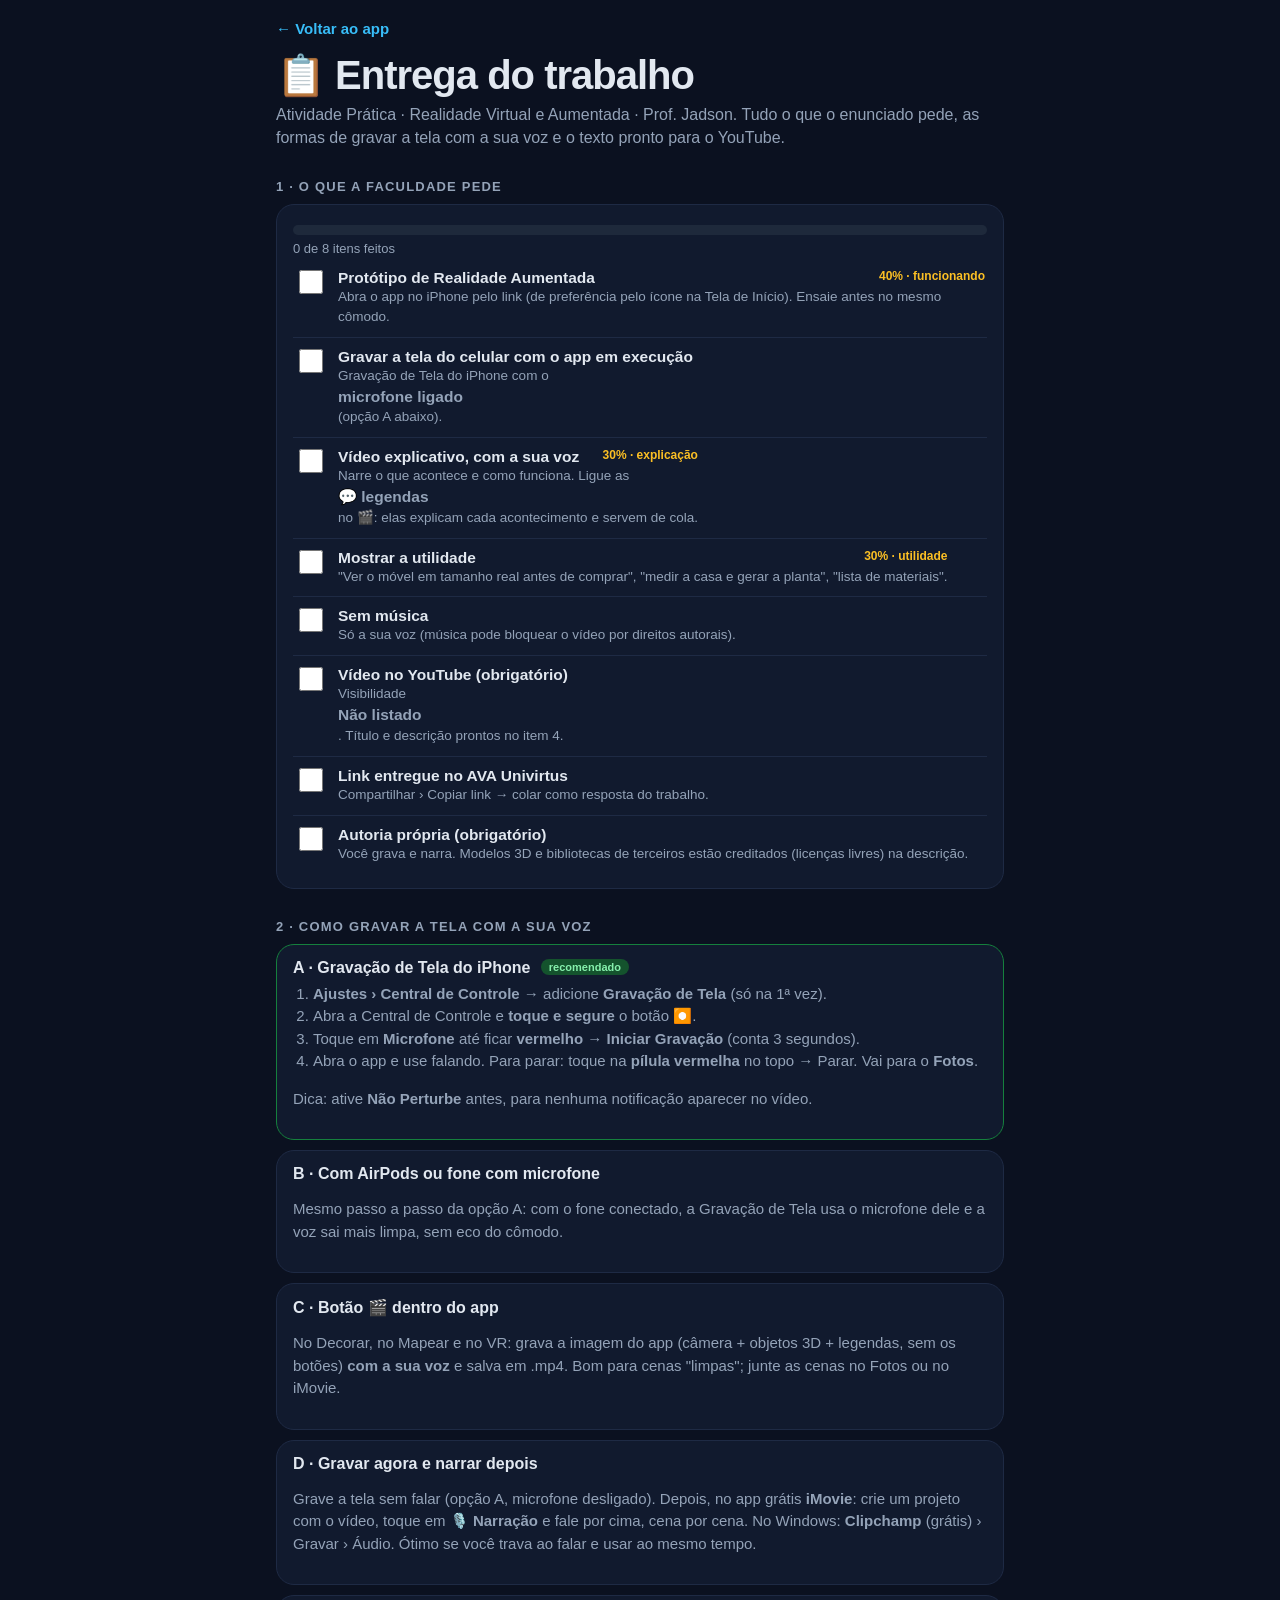
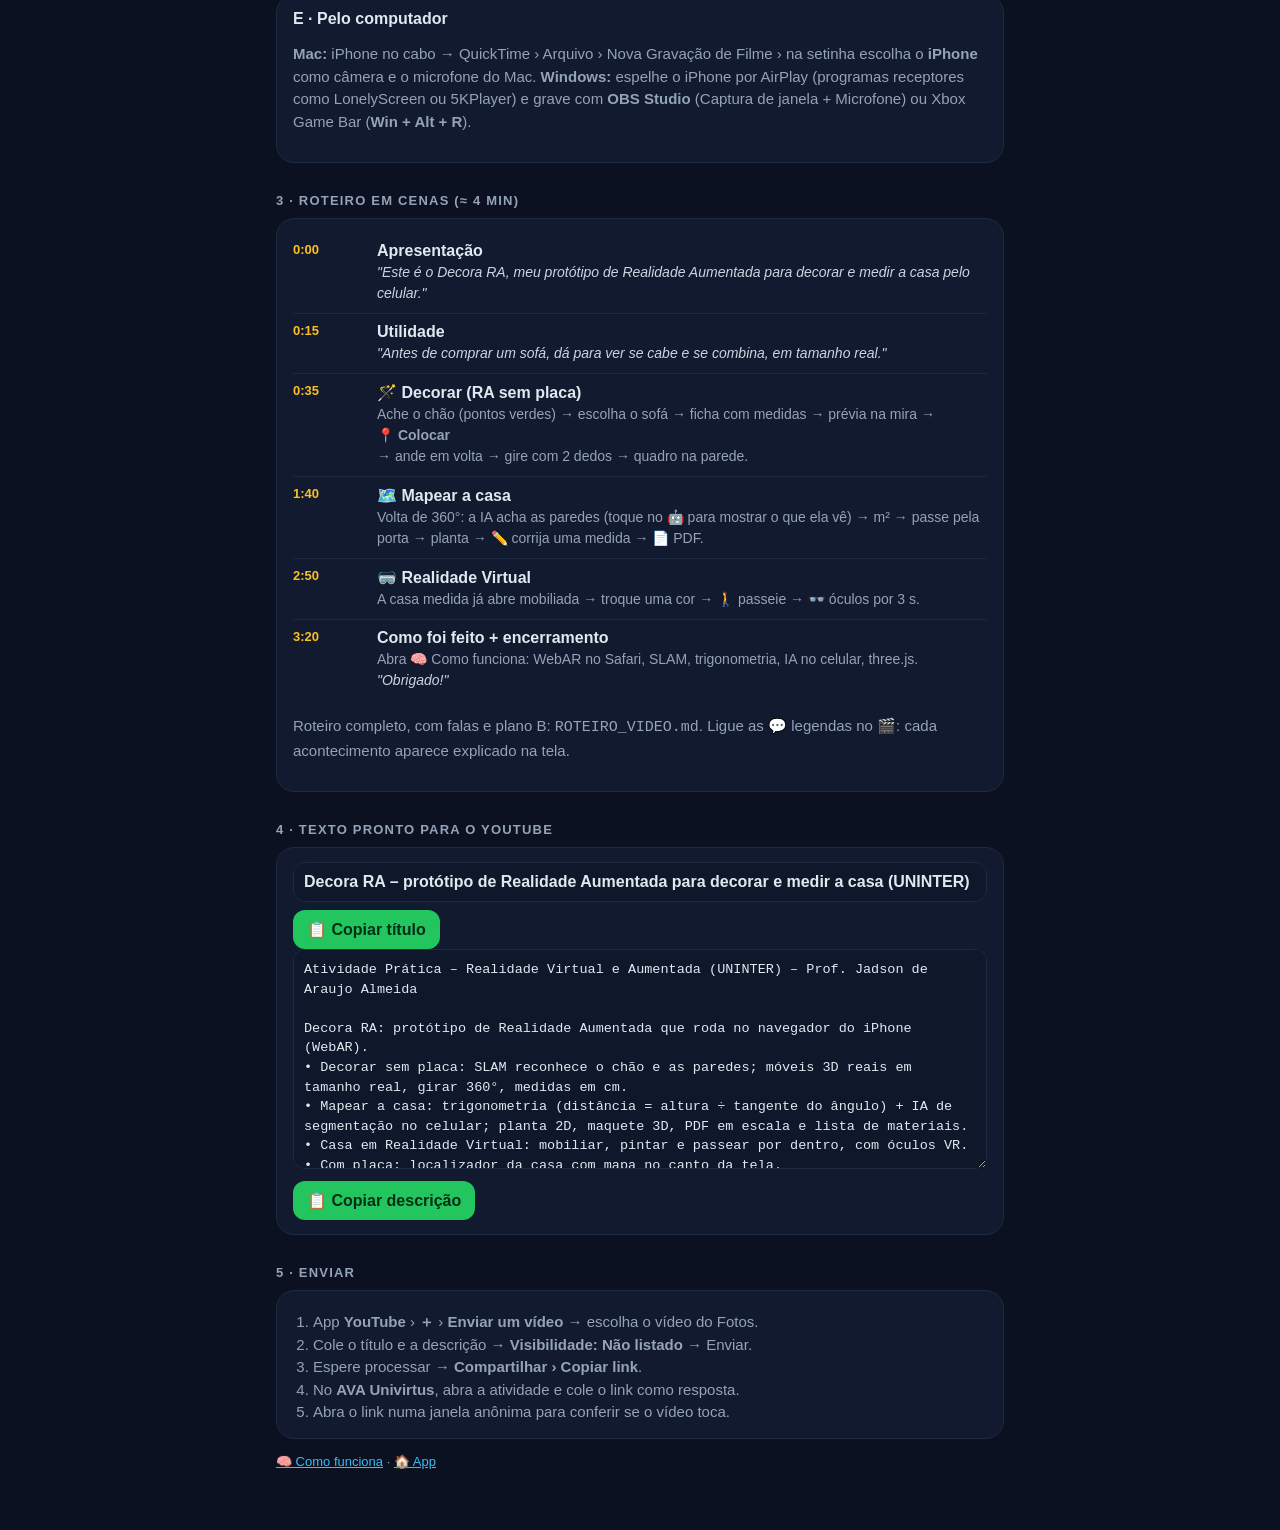
==== entrega.html @ 4adb14a4 "Narrador de acontecimentos (legendas + voz opcional), página de entrega com checklist da faculdade, " ====
<!DOCTYPE html>
<html lang="pt-BR">
<head>
<meta charset="utf-8">
<meta name="viewport" content="width=device-width, initial-scale=1, viewport-fit=cover">
<meta name="theme-color" content="#0b1120">
<title>Entrega do Trabalho · Decora RA</title>
<link rel="icon" href="icones/icone-192.png">
<style>
  :root { --fundo: #0b1120; --cartao: #111a2e; --borda: #1e2a44; --texto: #e2e8f0; --suave: #94a3b8; --verde: #22c55e; --azul: #38bdf8; --ambar: #fbbf24;
    font-family: -apple-system, BlinkMacSystemFont, "Segoe UI", Roboto, Arial, sans-serif; }
  * { box-sizing: border-box; }
  html, body { margin: 0; background: var(--fundo); color: var(--texto); }
  main { max-width: 760px; margin: 0 auto; padding: max(20px, env(safe-area-inset-top)) 16px 48px; }
  a { color: var(--azul); }
  .voltar { font-weight: 700; text-decoration: none; font-size: 15px; }
  h1 { font-size: clamp(28px, 7vw, 40px); letter-spacing: -1px; margin: 14px 0 4px; }
  .sub { color: var(--suave); font-size: 16px; margin: 0 0 18px; line-height: 1.45; }
  h2 { font-size: 13px; letter-spacing: 1.2px; text-transform: uppercase; color: var(--suave); margin: 30px 0 10px; }
  .cartao { background: var(--cartao); border: 1px solid var(--borda); border-radius: 18px; padding: 14px 16px; margin-bottom: 10px; }
  .cartao b.t { display: block; font-size: 16px; margin-bottom: 4px; }
  .cartao p, .cartao li { color: var(--suave); line-height: 1.5; font-size: 15px; }
  .cartao ol, .cartao ul { margin: 6px 0 0; padding-left: 20px; }
  .rec { border-color: #15803d; }
  .tag { font-size: 11px; font-weight: 800; background: #14532d; color: #86efac; border-radius: 99px; padding: 2px 8px; margin-left: 6px; vertical-align: 2px; }
  .check { display: flex; gap: 12px; align-items: flex-start; padding: 10px 2px; border-top: 1px solid var(--borda); cursor: pointer; }
  .check:first-of-type { border-top: 0; }
  .check input { width: 24px; height: 24px; accent-color: var(--verde); flex: none; margin-top: 1px; }
  .check b { display: block; font-size: 15.5px; }
  .check small { color: var(--suave); font-size: 13.5px; line-height: 1.4; }
  .peso { float: right; font-size: 12px; font-weight: 800; color: var(--ambar); }
  .barra { height: 10px; background: #1e293b; border-radius: 99px; overflow: hidden; margin: 6px 0 4px; }
  .barra span { display: block; height: 100%; width: 0; background: linear-gradient(90deg, #22c55e, #38bdf8); transition: width .3s; }
  .cena { display: grid; grid-template-columns: 74px 1fr; gap: 10px; padding: 9px 0; border-top: 1px solid var(--borda); }
  .cena:first-child { border-top: 0; }
  .cena .tempo { font-weight: 800; color: var(--ambar); font-size: 13px; }
  .cena b { display: block; }
  .cena p { margin: 2px 0 0; font-size: 14px; }
  .cena i { color: #cbd5e1; }
  textarea { width: 100%; min-height: 220px; background: #0f172a; color: var(--texto); border: 1px solid var(--borda); border-radius: 12px; padding: 10px; font: 13.5px/1.45 ui-monospace, Menlo, monospace; }
  input.titulo { width: 100%; background: #0f172a; color: var(--texto); border: 1px solid var(--borda); border-radius: 12px; padding: 10px; font: inherit; font-weight: 700; }
  button.copiar { margin-top: 8px; font: inherit; font-weight: 800; border: 0; border-radius: 12px; padding: 10px 14px; background: var(--verde); color: #052e16; }
  .nota { color: var(--suave); font-size: 13px; line-height: 1.5; }
</style>
</head>
<body>
<main>
  <a class="voltar" href="index.html">← Voltar ao app</a>
  <h1>📋 Entrega do trabalho</h1>
  <p class="sub">Atividade Prática · Realidade Virtual e Aumentada · Prof. Jadson. Tudo o que o enunciado pede, as formas de gravar a tela com a sua voz e o texto pronto para o YouTube.</p>

  <h2>1 · O que a faculdade pede</h2>
  <div class="cartao">
    <div class="barra"><span id="progresso"></span></div><small id="progTxt" class="nota"></small>
    <label class="check"><input type="checkbox" data-c="ra"><span><b>Protótipo de Realidade Aumentada <span class="peso">40% · funcionando</span></b><small>Abra o app no iPhone pelo link (de preferência pelo ícone na Tela de Início). Ensaie antes no mesmo cômodo.</small></span></label>
    <label class="check"><input type="checkbox" data-c="tela"><span><b>Gravar a tela do celular com o app em execução</b><small>Gravação de Tela do iPhone com o <b>microfone ligado</b> (opção A abaixo).</small></span></label>
    <label class="check"><input type="checkbox" data-c="explica"><span><b>Vídeo explicativo, com a sua voz <span class="peso">30% · explicação</span></b><small>Narre o que acontece e como funciona. Ligue as <b>💬 legendas</b> no 🎬: elas explicam cada acontecimento e servem de cola.</small></span></label>
    <label class="check"><input type="checkbox" data-c="util"><span><b>Mostrar a utilidade <span class="peso">30% · utilidade</span></b><small>"Ver o móvel em tamanho real antes de comprar", "medir a casa e gerar a planta", "lista de materiais".</small></span></label>
    <label class="check"><input type="checkbox" data-c="musica"><span><b>Sem música</b><small>Só a sua voz (música pode bloquear o vídeo por direitos autorais).</small></span></label>
    <label class="check"><input type="checkbox" data-c="youtube"><span><b>Vídeo no YouTube (obrigatório)</b><small>Visibilidade <b>Não listado</b>. Título e descrição prontos no item 4.</small></span></label>
    <label class="check"><input type="checkbox" data-c="ava"><span><b>Link entregue no AVA Univirtus</b><small>Compartilhar › Copiar link → colar como resposta do trabalho.</small></span></label>
    <label class="check"><input type="checkbox" data-c="autoria"><span><b>Autoria própria (obrigatório)</b><small>Você grava e narra. Modelos 3D e bibliotecas de terceiros estão creditados (licenças livres) na descrição.</small></span></label>
  </div>

  <h2>2 · Como gravar a tela com a sua voz</h2>
  <div class="cartao rec"><b class="t">A · Gravação de Tela do iPhone <span class="tag">recomendado</span></b>
    <ol><li><b>Ajustes › Central de Controle</b> → adicione <b>Gravação de Tela</b> (só na 1ª vez).</li>
      <li>Abra a Central de Controle e <b>toque e segure</b> o botão ⏺️.</li>
      <li>Toque em <b>Microfone</b> até ficar <b>vermelho</b> → <b>Iniciar Gravação</b> (conta 3 segundos).</li>
      <li>Abra o app e use falando. Para parar: toque na <b>pílula vermelha</b> no topo → Parar. Vai para o <b>Fotos</b>.</li></ol>
    <p>Dica: ative <b>Não Perturbe</b> antes, para nenhuma notificação aparecer no vídeo.</p></div>
  <div class="cartao"><b class="t">B · Com AirPods ou fone com microfone</b><p>Mesmo passo a passo da opção A: com o fone conectado, a Gravação de Tela usa o microfone dele e a voz sai mais limpa, sem eco do cômodo.</p></div>
  <div class="cartao"><b class="t">C · Botão 🎬 dentro do app</b><p>No Decorar, no Mapear e no VR: grava a imagem do app (câmera + objetos 3D + legendas, sem os botões) <b>com a sua voz</b> e salva em .mp4. Bom para cenas "limpas"; junte as cenas no Fotos ou no iMovie.</p></div>
  <div class="cartao"><b class="t">D · Gravar agora e narrar depois</b><p>Grave a tela sem falar (opção A, microfone desligado). Depois, no app grátis <b>iMovie</b>: crie um projeto com o vídeo, toque em <b>🎙️ Narração</b> e fale por cima, cena por cena. No Windows: <b>Clipchamp</b> (grátis) › Gravar › Áudio. Ótimo se você trava ao falar e usar ao mesmo tempo.</p></div>
  <div class="cartao"><b class="t">E · Pelo computador</b><p><b>Mac:</b> iPhone no cabo → QuickTime › Arquivo › Nova Gravação de Filme › na setinha escolha o <b>iPhone</b> como câmera e o microfone do Mac. <b>Windows:</b> espelhe o iPhone por AirPlay (programas receptores como LonelyScreen ou 5KPlayer) e grave com <b>OBS Studio</b> (Captura de janela + Microfone) ou Xbox Game Bar (<b>Win + Alt + R</b>).</p></div>

  <h2>3 · Roteiro em cenas (≈ 4 min)</h2>
  <div class="cartao">
    <div class="cena"><span class="tempo">0:00</span><div><b>Apresentação</b><p><i>"Este é o Decora RA, meu protótipo de Realidade Aumentada para decorar e medir a casa pelo celular."</i></p></div></div>
    <div class="cena"><span class="tempo">0:15</span><div><b>Utilidade</b><p><i>"Antes de comprar um sofá, dá para ver se cabe e se combina, em tamanho real."</i></p></div></div>
    <div class="cena"><span class="tempo">0:35</span><div><b>🪄 Decorar (RA sem placa)</b><p>Ache o chão (pontos verdes) → escolha o sofá → ficha com medidas → prévia na mira → <b>📍 Colocar</b> → ande em volta → gire com 2 dedos → quadro na parede.</p></div></div>
    <div class="cena"><span class="tempo">1:40</span><div><b>🗺️ Mapear a casa</b><p>Volta de 360°: a IA acha as paredes (toque no 🤖 para mostrar o que ela vê) → m² → passe pela porta → planta → ✏️ corrija uma medida → 📄 PDF.</p></div></div>
    <div class="cena"><span class="tempo">2:50</span><div><b>🥽 Realidade Virtual</b><p>A casa medida já abre mobiliada → troque uma cor → 🚶 passeie → 👓 óculos por 3 s.</p></div></div>
    <div class="cena"><span class="tempo">3:20</span><div><b>Como foi feito + encerramento</b><p>Abra 🧠 Como funciona: WebAR no Safari, SLAM, trigonometria, IA no celular, three.js. <i>"Obrigado!"</i></p></div></div>
    <p class="nota">Roteiro completo, com falas e plano B: <code>ROTEIRO_VIDEO.md</code>. Ligue as 💬 legendas no 🎬: cada acontecimento aparece explicado na tela.</p>
  </div>

  <h2>4 · Texto pronto para o YouTube</h2>
  <div class="cartao">
    <input class="titulo" id="titulo" value="Decora RA – protótipo de Realidade Aumentada para decorar e medir a casa (UNINTER)">
    <button class="copiar" data-copiar="titulo">📋 Copiar título</button>
    <textarea id="descricao">Atividade Prática – Realidade Virtual e Aumentada (UNINTER) – Prof. Jadson de Araujo Almeida

Decora RA: protótipo de Realidade Aumentada que roda no navegador do iPhone (WebAR).
• Decorar sem placa: SLAM reconhece o chão e as paredes; móveis 3D reais em tamanho real, girar 360°, medidas em cm.
• Mapear a casa: trigonometria (distância = altura ÷ tangente do ângulo) + IA de segmentação no celular; planta 2D, maquete 3D, PDF em escala e lista de materiais.
• Casa em Realidade Virtual: mobiliar, pintar e passear por dentro, com óculos VR.
• Com placa: localizador da casa com mapa no canto da tela.

Utilidade: ver móveis em tamanho real antes de comprar, medir os cômodos e planejar a reforma.

App: https://marcelooliveira23.github.io/onde-estou-ra/

Créditos: modelos 3D Poly Haven (CC0); obras de arte em domínio público (Wikimedia Commons); three.js, AlvaAR (GPL-3.0), MindAR, A-Frame, transformers.js / SegFormer (ADE20K), jsPDF. Vídeo e narração: autoria própria. Sem música.</textarea>
    <button class="copiar" data-copiar="descricao">📋 Copiar descrição</button>
  </div>

  <h2>5 · Enviar</h2>
  <div class="cartao"><ol>
    <li>App <b>YouTube</b> › <b>＋</b> › <b>Enviar um vídeo</b> → escolha o vídeo do Fotos.</li>
    <li>Cole o título e a descrição → <b>Visibilidade: Não listado</b> → Enviar.</li>
    <li>Espere processar → <b>Compartilhar › Copiar link</b>.</li>
    <li>No <b>AVA Univirtus</b>, abra a atividade e cole o link como resposta.</li>
    <li>Abra o link numa janela anônima para conferir se o vídeo toca.</li></ol></div>
  <p class="nota"><a href="explicacao.html">🧠 Como funciona</a> · <a href="index.html">🏠 App</a></p>
</main>
<script>
  const CHAVE = 'decora-entrega-v1'; let marc = {};
  try { marc = JSON.parse(localStorage.getItem(CHAVE)) || {}; } catch (e) { marc = {}; }
  const caixas = [...document.querySelectorAll('[data-c]')];
  function atualizar() {
    const n = caixas.filter(c => c.checked).length;
    document.getElementById('progresso').style.width = (n / caixas.length * 100) + '%';
    document.getElementById('progTxt').textContent = n === caixas.length ? '✅ Tudo pronto para entregar!' : `${n} de ${caixas.length} itens feitos`;
  }
  caixas.forEach(c => { c.checked = !!marc[c.dataset.c]; c.addEventListener('change', () => { marc[c.dataset.c] = c.checked; try { localStorage.setItem(CHAVE, JSON.stringify(marc)); } catch (e) {} atualizar(); }); });
  atualizar();
  document.querySelectorAll('[data-copiar]').forEach(b => b.addEventListener('click', async () => {
    const el = document.getElementById(b.dataset.copiar); el.select && el.select();
    try { await navigator.clipboard.writeText(el.value); } catch (e) { document.execCommand && document.execCommand('copy'); }
    const t = b.textContent; b.textContent = '✅ Copiado!'; setTimeout(() => { b.textContent = t; }, 1500);
  }));
</script>
</body>
</html>
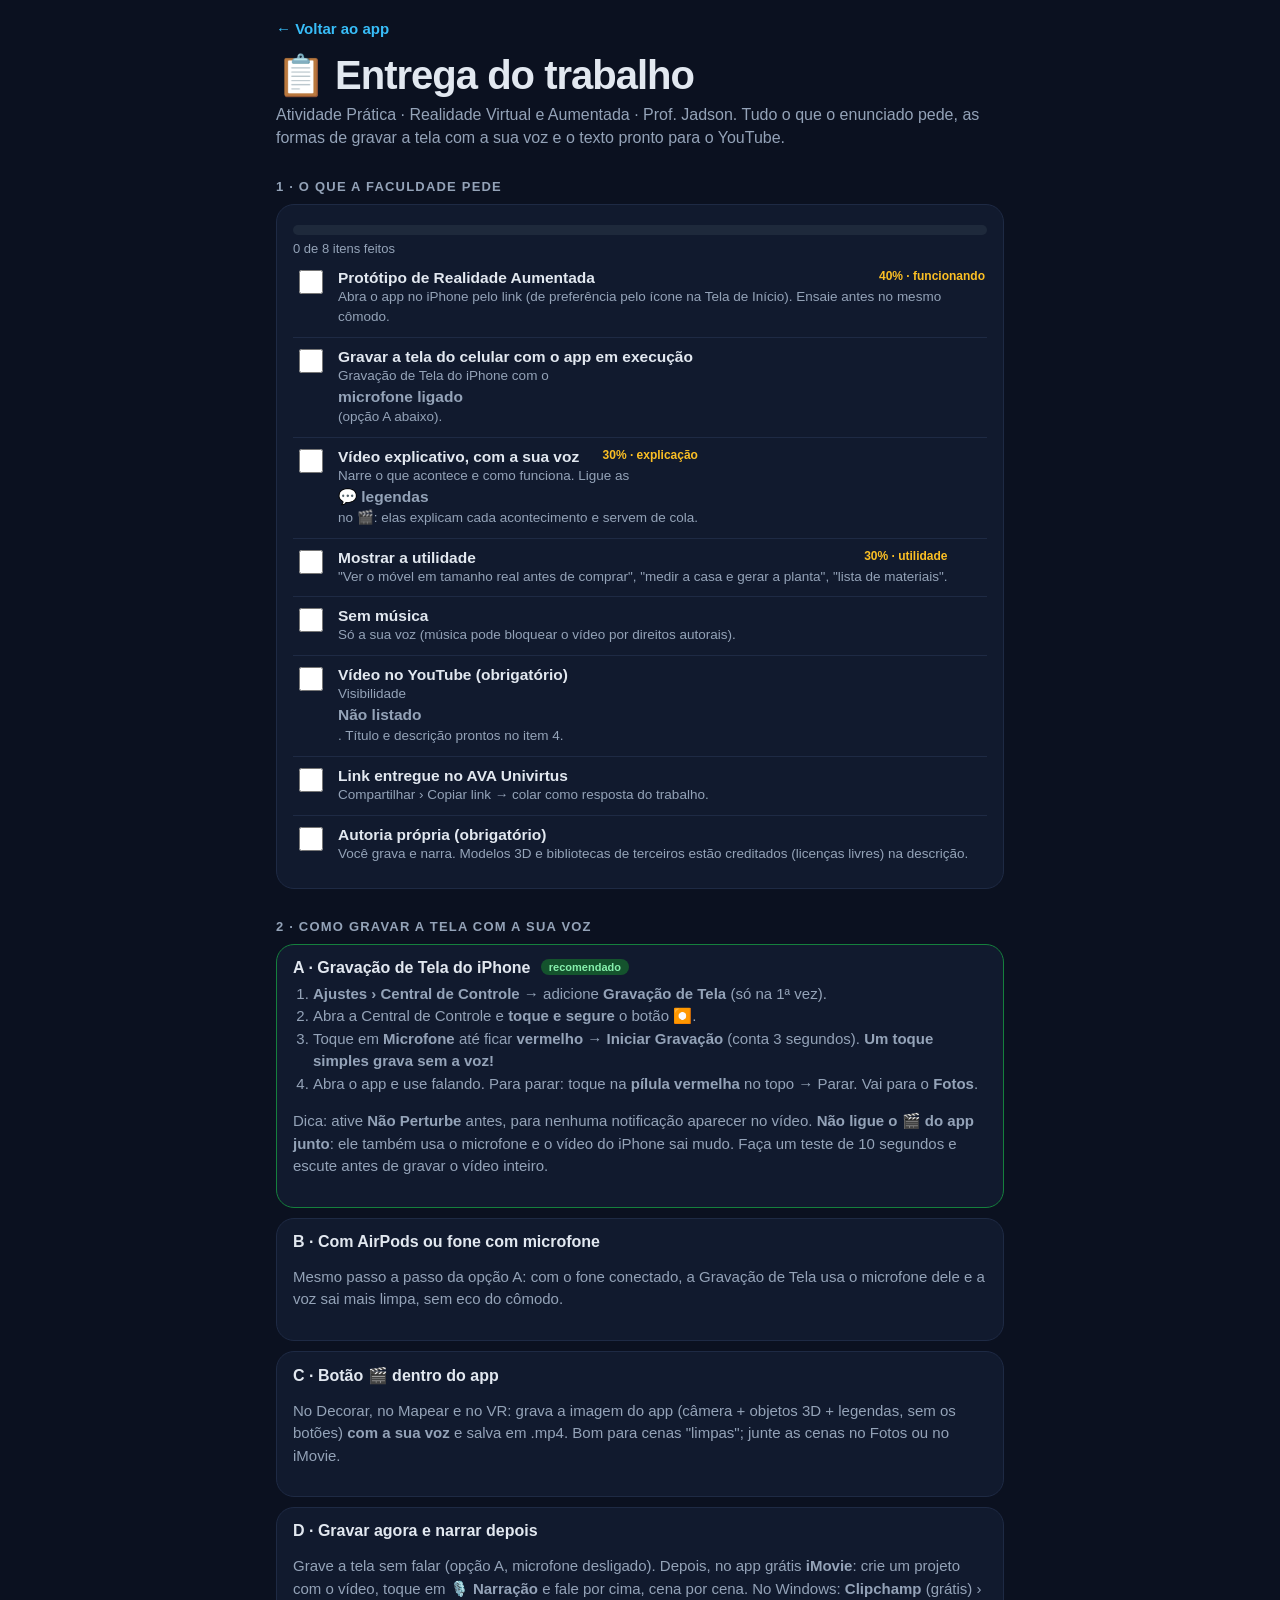
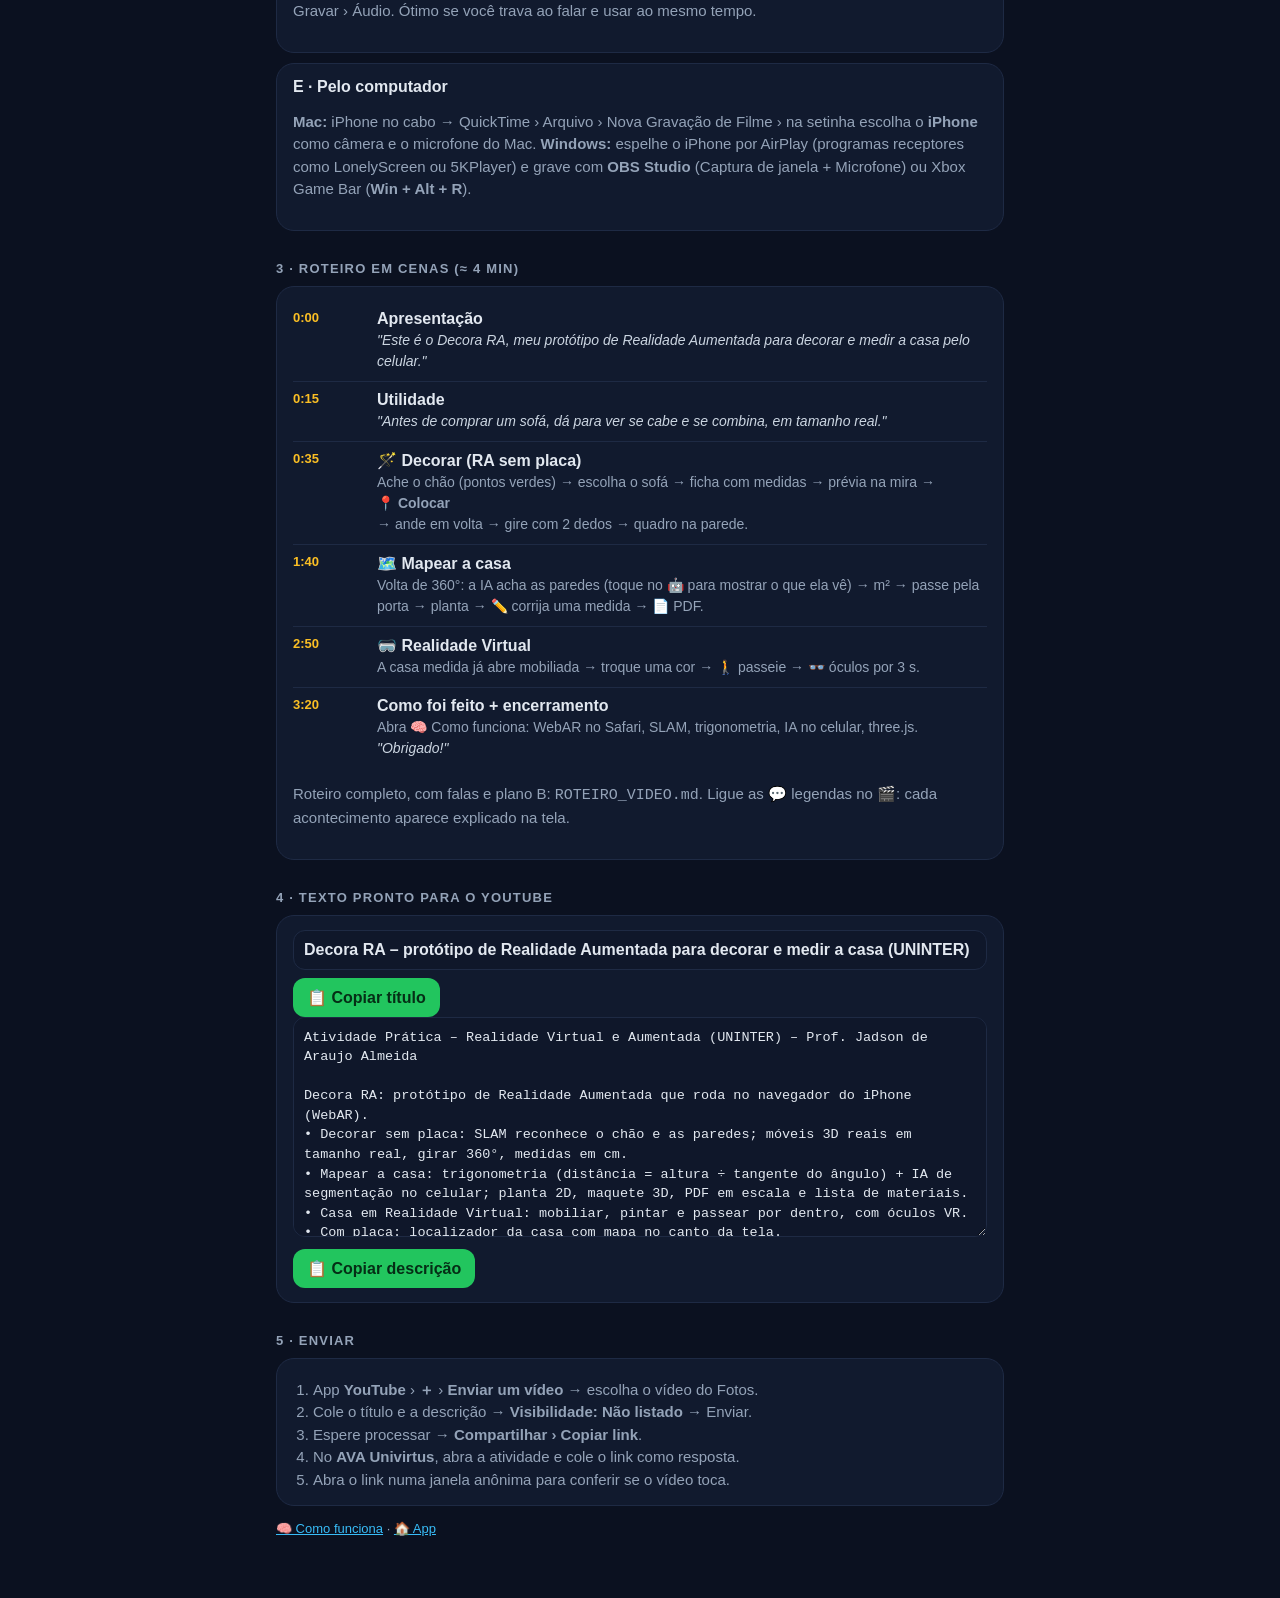
==== commit 9e216880: "Gravação: aviso para segurar o botão do microfone e não usar o 🎬 junto com a gravação do iPhone Co-A" ====
--- a/entrega.html
+++ b/entrega.html
@@ -66,9 +66,9 @@
   <div class="cartao rec"><b class="t">A · Gravação de Tela do iPhone <span class="tag">recomendado</span></b>
     <ol><li><b>Ajustes › Central de Controle</b> → adicione <b>Gravação de Tela</b> (só na 1ª vez).</li>
       <li>Abra a Central de Controle e <b>toque e segure</b> o botão ⏺️.</li>
-      <li>Toque em <b>Microfone</b> até ficar <b>vermelho</b> → <b>Iniciar Gravação</b> (conta 3 segundos).</li>
+      <li>Toque em <b>Microfone</b> até ficar <b>vermelho</b> → <b>Iniciar Gravação</b> (conta 3 segundos). <b>Um toque simples grava sem a voz!</b></li>
       <li>Abra o app e use falando. Para parar: toque na <b>pílula vermelha</b> no topo → Parar. Vai para o <b>Fotos</b>.</li></ol>
-    <p>Dica: ative <b>Não Perturbe</b> antes, para nenhuma notificação aparecer no vídeo.</p></div>
+    <p>Dica: ative <b>Não Perturbe</b> antes, para nenhuma notificação aparecer no vídeo. <b>Não ligue o 🎬 do app junto</b>: ele também usa o microfone e o vídeo do iPhone sai mudo. Faça um teste de 10 segundos e escute antes de gravar o vídeo inteiro.</p></div>
   <div class="cartao"><b class="t">B · Com AirPods ou fone com microfone</b><p>Mesmo passo a passo da opção A: com o fone conectado, a Gravação de Tela usa o microfone dele e a voz sai mais limpa, sem eco do cômodo.</p></div>
   <div class="cartao"><b class="t">C · Botão 🎬 dentro do app</b><p>No Decorar, no Mapear e no VR: grava a imagem do app (câmera + objetos 3D + legendas, sem os botões) <b>com a sua voz</b> e salva em .mp4. Bom para cenas "limpas"; junte as cenas no Fotos ou no iMovie.</p></div>
   <div class="cartao"><b class="t">D · Gravar agora e narrar depois</b><p>Grave a tela sem falar (opção A, microfone desligado). Depois, no app grátis <b>iMovie</b>: crie um projeto com o vídeo, toque em <b>🎙️ Narração</b> e fale por cima, cena por cena. No Windows: <b>Clipchamp</b> (grátis) › Gravar › Áudio. Ótimo se você trava ao falar e usar ao mesmo tempo.</p></div>
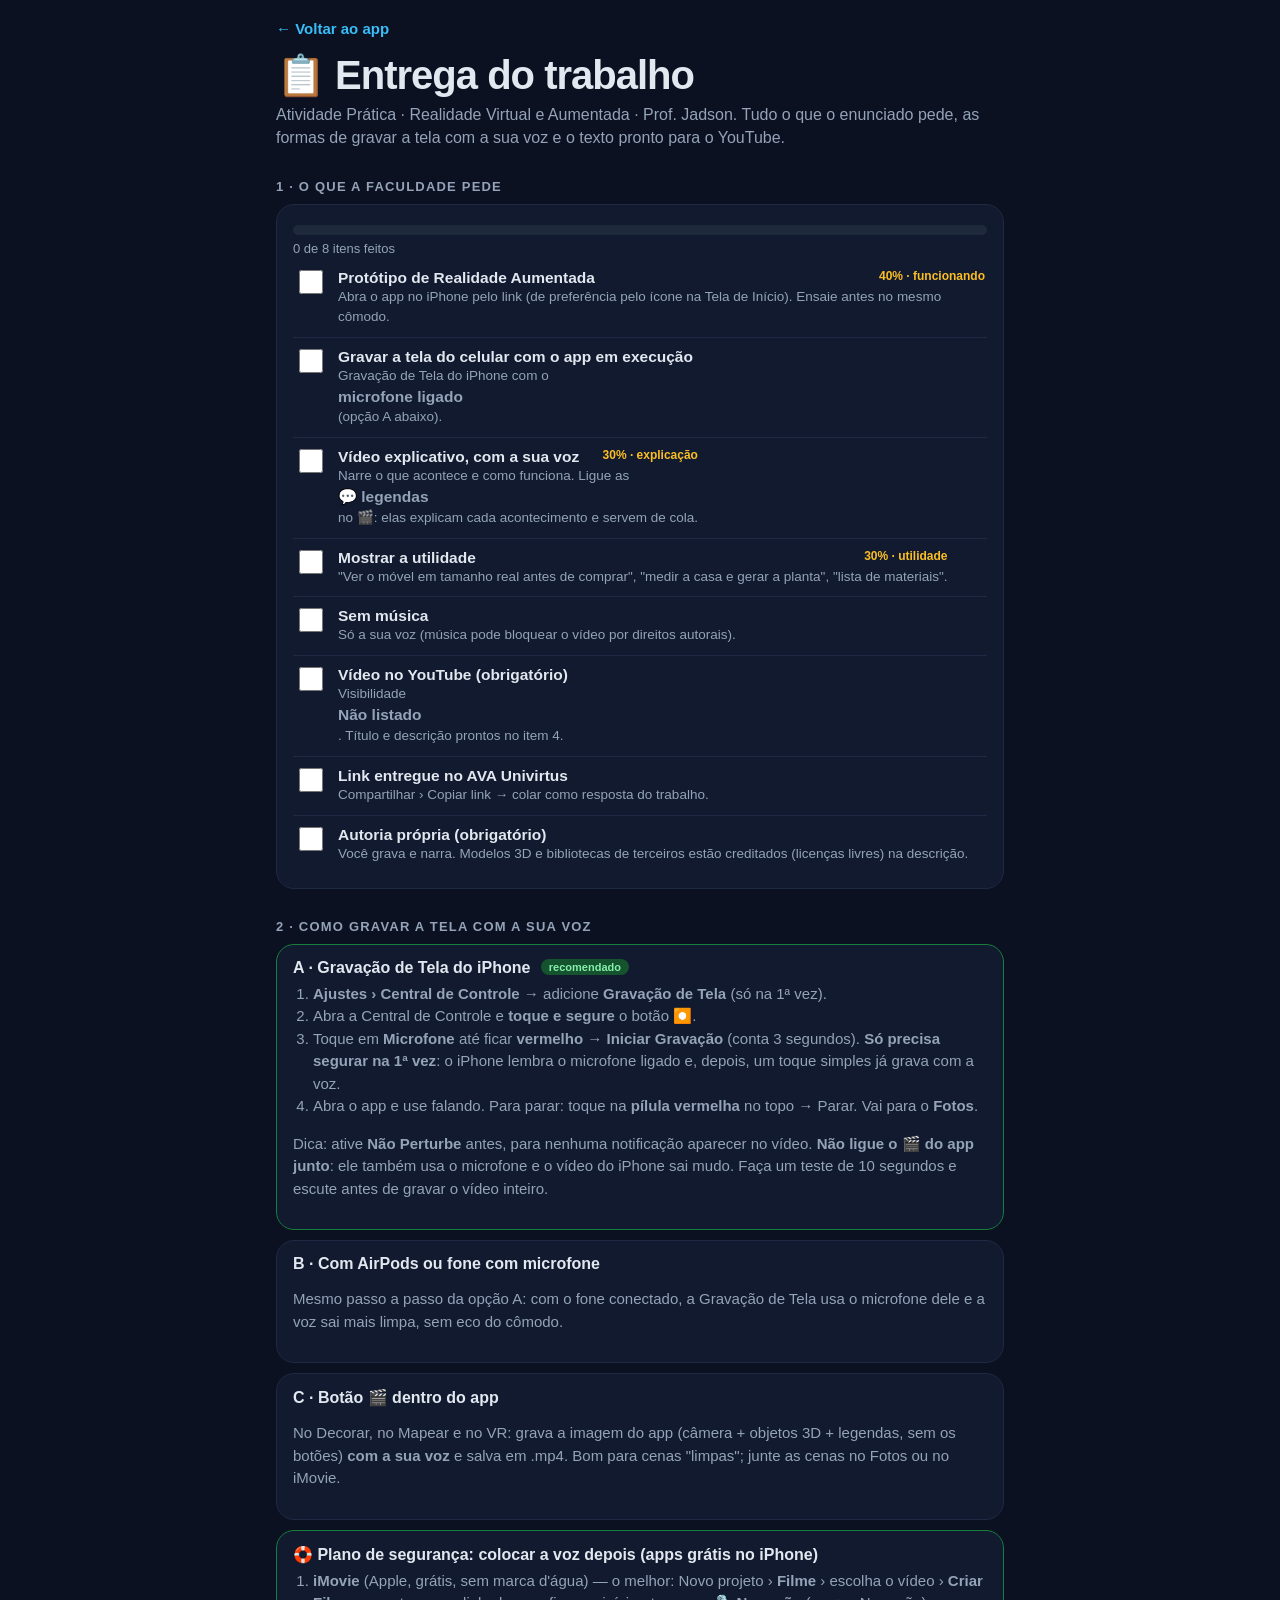
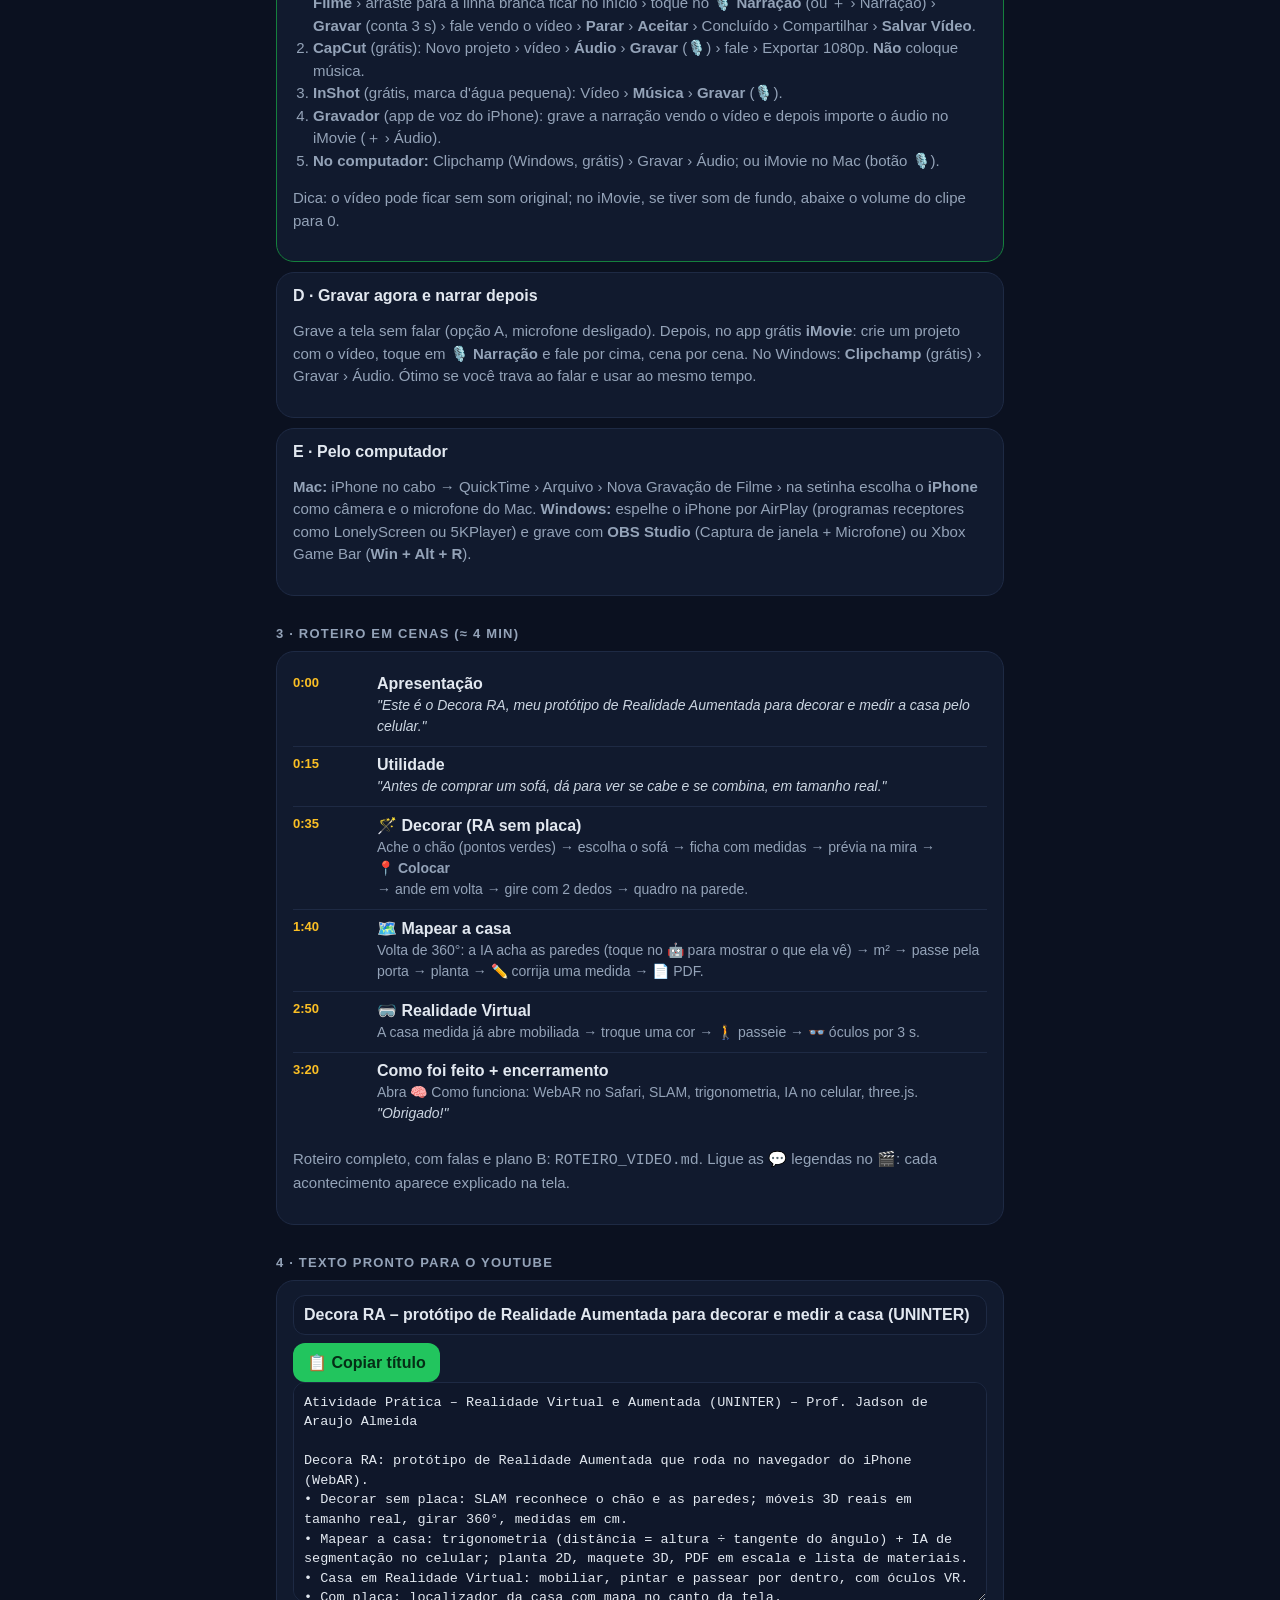
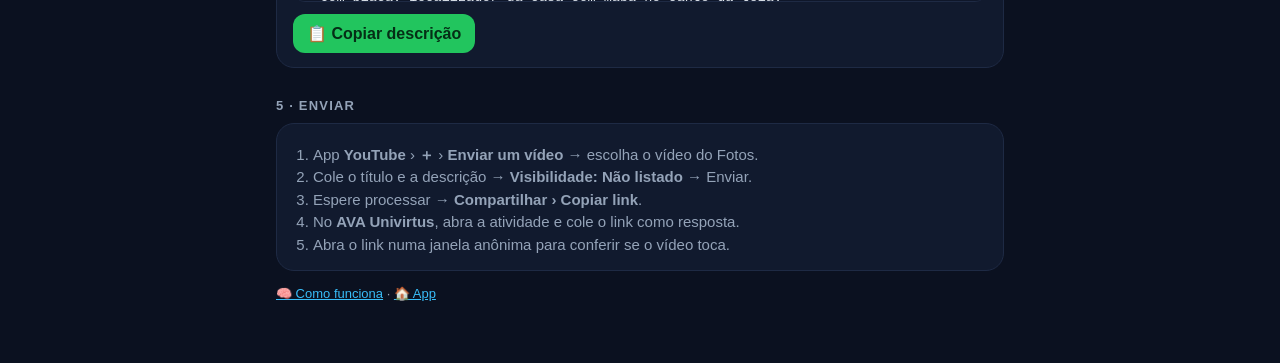
==== commit 18b20e65: "Gravação com voz em 1 toque, sem zoom acidental no iPhone, IA aquecida antes de usar, gravar aba int" ====
--- a/entrega.html
+++ b/entrega.html
@@ -66,11 +66,18 @@
   <div class="cartao rec"><b class="t">A · Gravação de Tela do iPhone <span class="tag">recomendado</span></b>
     <ol><li><b>Ajustes › Central de Controle</b> → adicione <b>Gravação de Tela</b> (só na 1ª vez).</li>
       <li>Abra a Central de Controle e <b>toque e segure</b> o botão ⏺️.</li>
-      <li>Toque em <b>Microfone</b> até ficar <b>vermelho</b> → <b>Iniciar Gravação</b> (conta 3 segundos). <b>Um toque simples grava sem a voz!</b></li>
+      <li>Toque em <b>Microfone</b> até ficar <b>vermelho</b> → <b>Iniciar Gravação</b> (conta 3 segundos). <b>Só precisa segurar na 1ª vez</b>: o iPhone lembra o microfone ligado e, depois, um toque simples já grava com a voz.</li>
       <li>Abra o app e use falando. Para parar: toque na <b>pílula vermelha</b> no topo → Parar. Vai para o <b>Fotos</b>.</li></ol>
     <p>Dica: ative <b>Não Perturbe</b> antes, para nenhuma notificação aparecer no vídeo. <b>Não ligue o 🎬 do app junto</b>: ele também usa o microfone e o vídeo do iPhone sai mudo. Faça um teste de 10 segundos e escute antes de gravar o vídeo inteiro.</p></div>
   <div class="cartao"><b class="t">B · Com AirPods ou fone com microfone</b><p>Mesmo passo a passo da opção A: com o fone conectado, a Gravação de Tela usa o microfone dele e a voz sai mais limpa, sem eco do cômodo.</p></div>
   <div class="cartao"><b class="t">C · Botão 🎬 dentro do app</b><p>No Decorar, no Mapear e no VR: grava a imagem do app (câmera + objetos 3D + legendas, sem os botões) <b>com a sua voz</b> e salva em .mp4. Bom para cenas "limpas"; junte as cenas no Fotos ou no iMovie.</p></div>
+  <div class="cartao rec"><b class="t">🛟 Plano de segurança: colocar a voz depois (apps grátis no iPhone)</b>
+    <ol><li><b>iMovie</b> (Apple, grátis, sem marca d'água) — o melhor: Novo projeto › <b>Filme</b> › escolha o vídeo › <b>Criar Filme</b> › arraste para a linha branca ficar no início › toque no 🎙️ <b>Narração</b> (ou ＋ › Narração) › <b>Gravar</b> (conta 3 s) › fale vendo o vídeo › <b>Parar</b> › <b>Aceitar</b> › Concluído › Compartilhar › <b>Salvar Vídeo</b>.</li>
+      <li><b>CapCut</b> (grátis): Novo projeto › vídeo › <b>Áudio</b> › <b>Gravar</b> (🎙️) › fale › Exportar 1080p. <b>Não</b> coloque música.</li>
+      <li><b>InShot</b> (grátis, marca d'água pequena): Vídeo › <b>Música</b> › <b>Gravar</b> (🎙️).</li>
+      <li><b>Gravador</b> (app de voz do iPhone): grave a narração vendo o vídeo e depois importe o áudio no iMovie (＋ › Áudio).</li>
+      <li><b>No computador:</b> Clipchamp (Windows, grátis) › Gravar › Áudio; ou iMovie no Mac (botão 🎙️).</li></ol>
+    <p>Dica: o vídeo pode ficar sem som original; no iMovie, se tiver som de fundo, abaixe o volume do clipe para 0.</p></div>
   <div class="cartao"><b class="t">D · Gravar agora e narrar depois</b><p>Grave a tela sem falar (opção A, microfone desligado). Depois, no app grátis <b>iMovie</b>: crie um projeto com o vídeo, toque em <b>🎙️ Narração</b> e fale por cima, cena por cena. No Windows: <b>Clipchamp</b> (grátis) › Gravar › Áudio. Ótimo se você trava ao falar e usar ao mesmo tempo.</p></div>
   <div class="cartao"><b class="t">E · Pelo computador</b><p><b>Mac:</b> iPhone no cabo → QuickTime › Arquivo › Nova Gravação de Filme › na setinha escolha o <b>iPhone</b> como câmera e o microfone do Mac. <b>Windows:</b> espelhe o iPhone por AirPlay (programas receptores como LonelyScreen ou 5KPlayer) e grave com <b>OBS Studio</b> (Captura de janela + Microfone) ou Xbox Game Bar (<b>Win + Alt + R</b>).</p></div>
 
